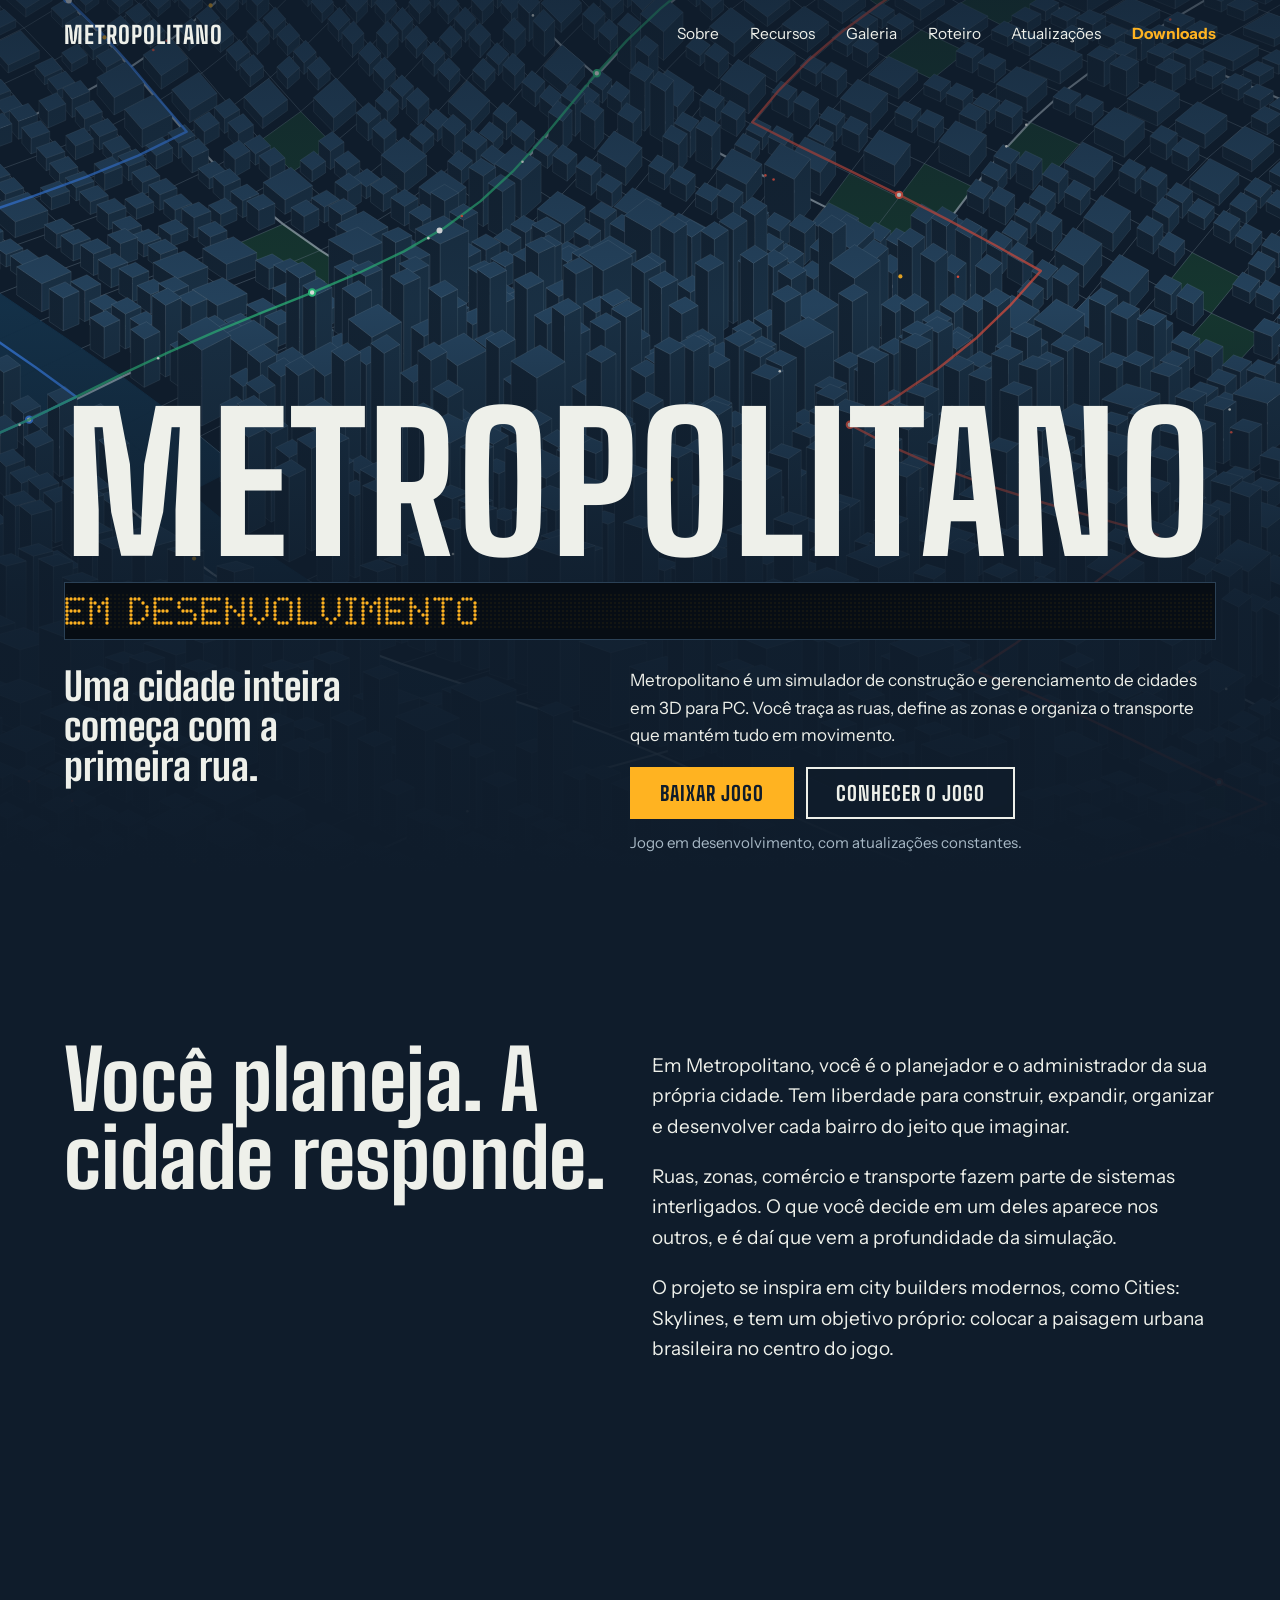
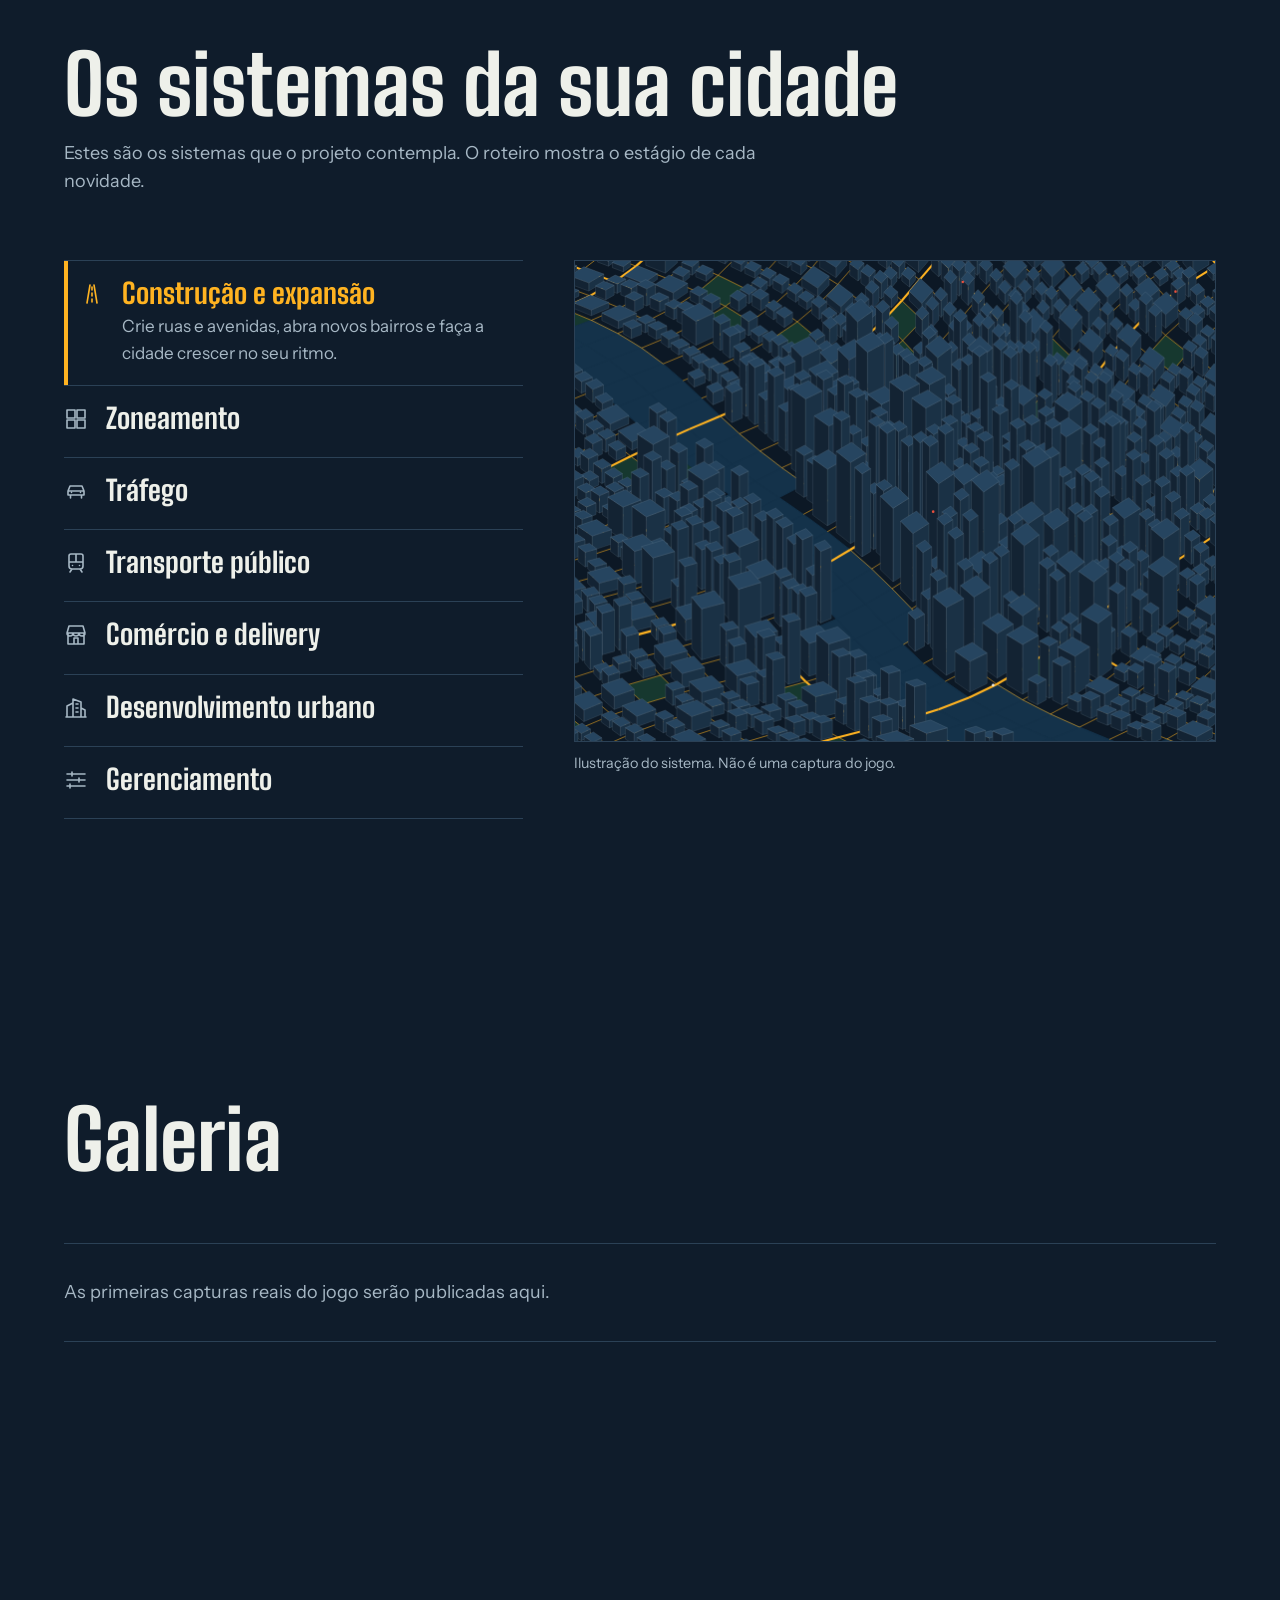
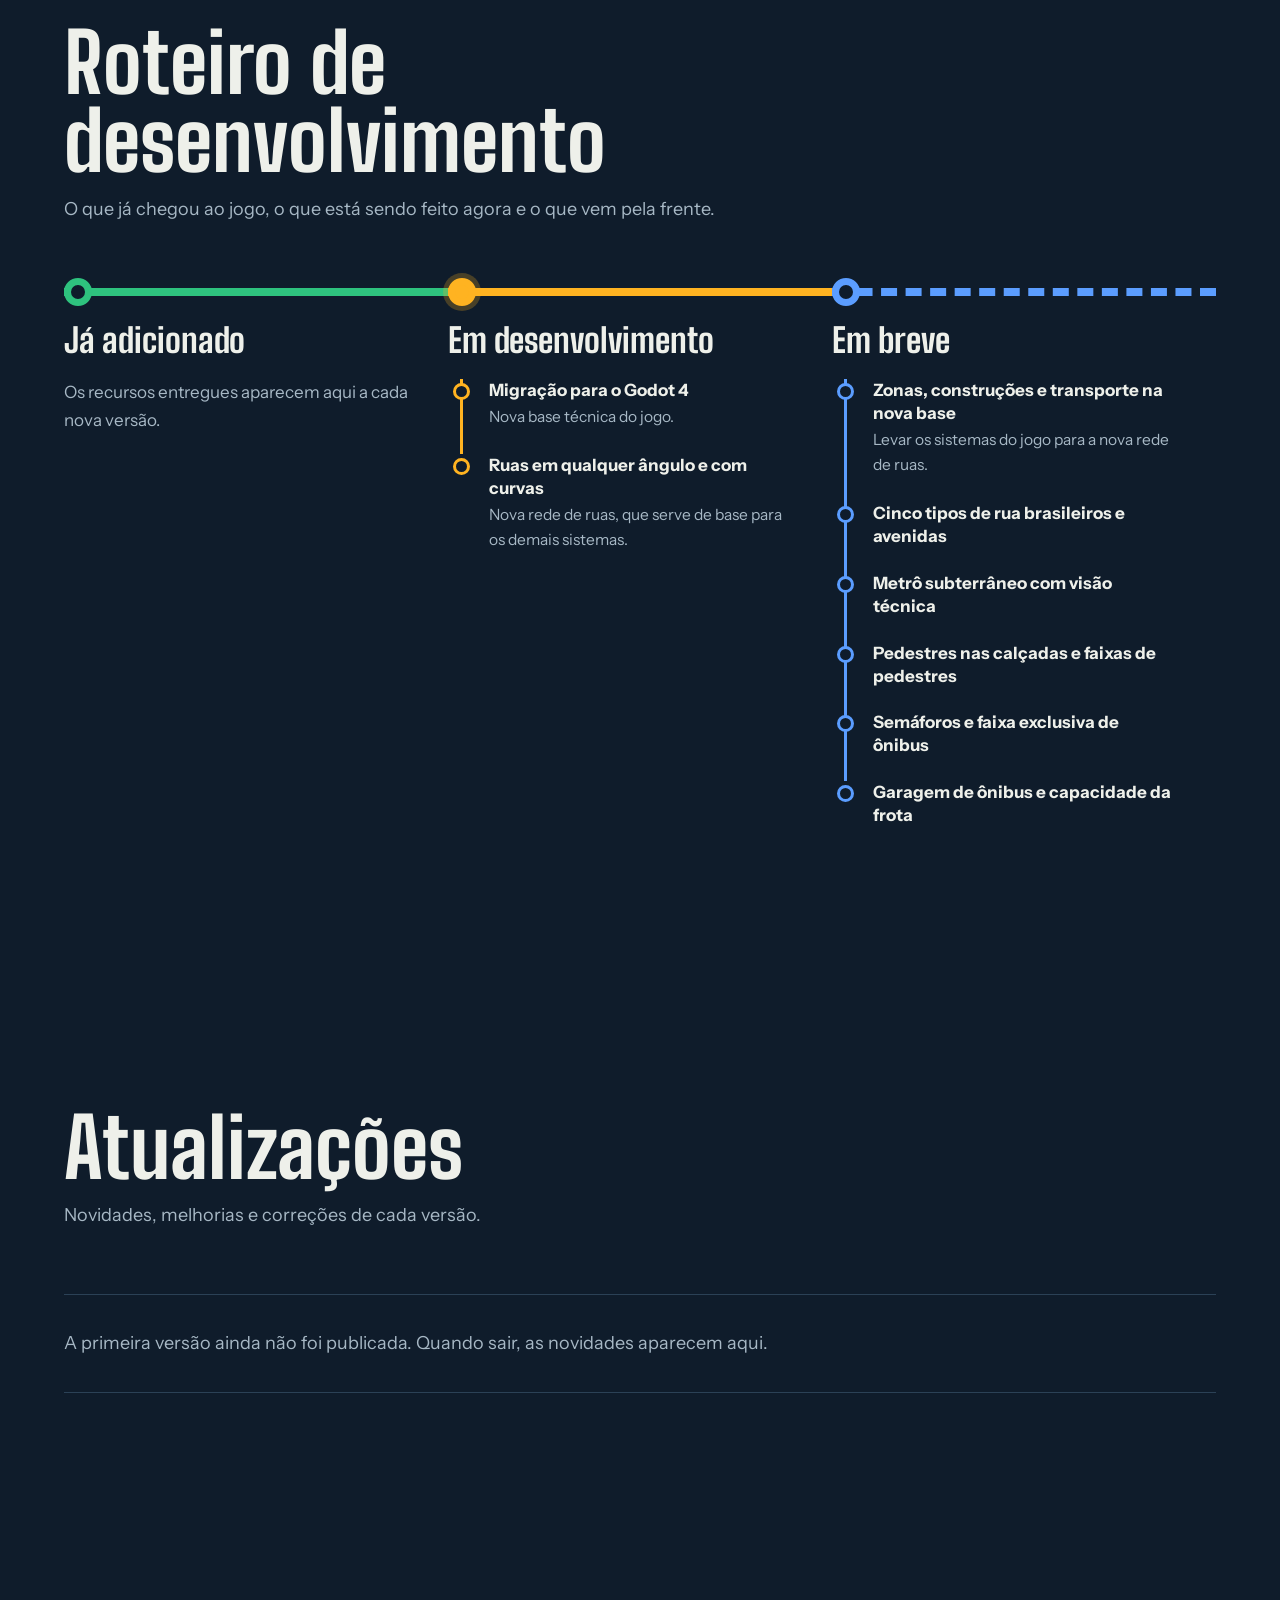
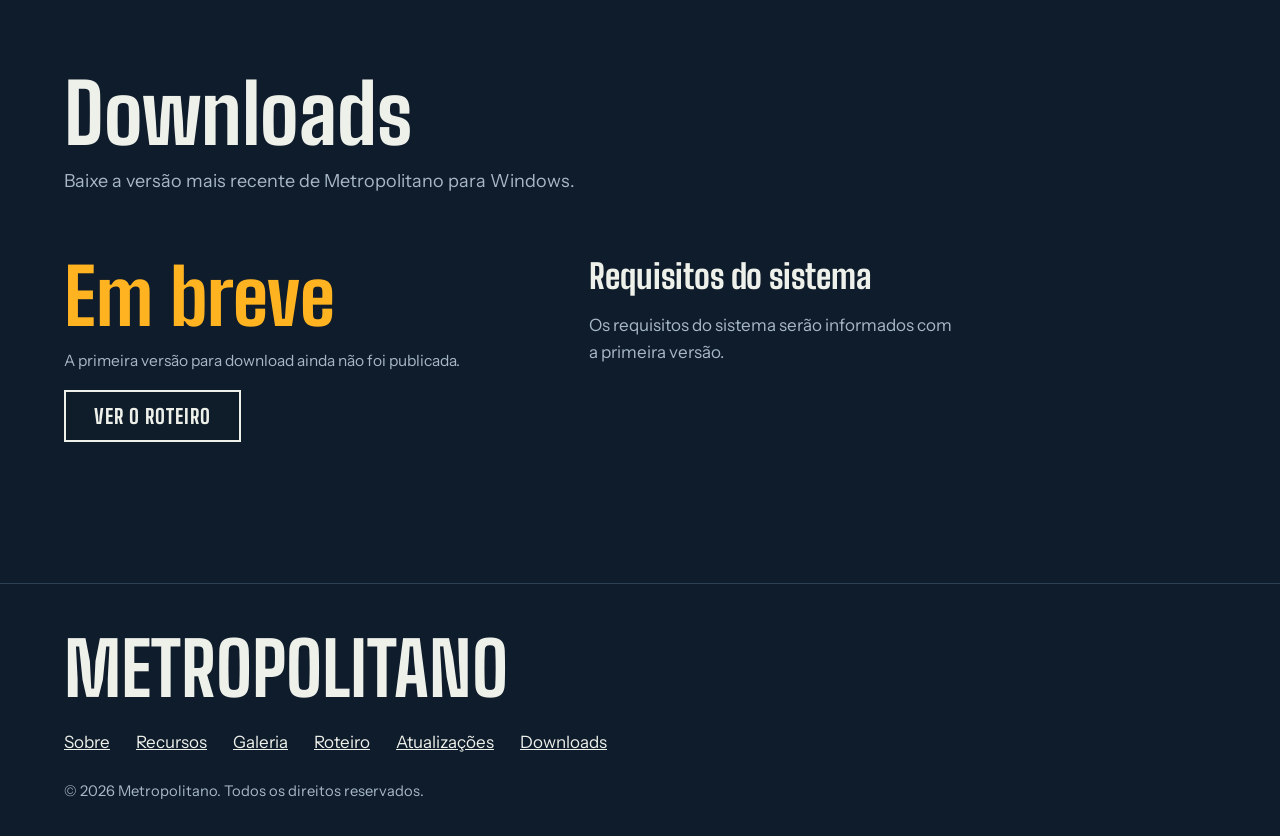
==== index.html @ 6bb9a038 "Add files via upload" ====
<!doctype html>
<html lang="pt-BR">
<head>
  <meta charset="utf-8">
  <meta name="viewport" content="width=device-width, initial-scale=1">
  <!--seo:inicio-->
  <title>Metropolitano: simulador de construção de cidades em 3D para PC</title>
  <meta name="description" content="Metropolitano é um simulador de construção e gerenciamento de cidades em 3D para PC. Acompanhe o desenvolvimento, veja as atualizações e baixe a versão mais recente.">
  <meta property="og:type" content="website">
  <meta property="og:site_name" content="Metropolitano">
  <meta property="og:title" content="Metropolitano: simulador de construção de cidades em 3D para PC">
  <meta property="og:description" content="Metropolitano é um simulador de construção e gerenciamento de cidades em 3D para PC. Acompanhe o desenvolvimento, veja as atualizações e baixe a versão mais recente.">
  <meta name="twitter:card" content="summary_large_image">
  <!--seo:fim-->
  <meta name="theme-color" content="#0F1C2B">
  <link rel="icon" href="favicon.svg" type="image/svg+xml">
  <link rel="preload" href="assets/fontes/big-shoulders-bold.woff" as="font" type="font/woff" crossorigin>
  <link rel="stylesheet" href="css/site.css">
  <script type="application/ld+json">
    {"@context":"https://schema.org","@type":"VideoGame","name":"Metropolitano","gamePlatform":"PC","applicationCategory":"Game","genre":"Simulação","operatingSystem":"Windows","inLanguage":"pt-BR"}
  </script>
</head>
<body>
  <a class="pular" href="#conteudo">Pular para o conteúdo</a>

  <header class="topo" id="topo">
    <a class="marca" href="#inicio" aria-label="Metropolitano, início">METROPOLITANO</a>
    <button class="menu-botao" id="menu-botao" type="button" aria-expanded="false" aria-controls="navegacao">Menu</button>
    <nav class="navegacao" id="navegacao" aria-label="Seções do site">
      <a href="#sobre">Sobre</a>
      <a href="#recursos">Recursos</a>
      <a href="#galeria">Galeria</a>
      <a href="#roteiro">Roteiro</a>
      <a href="#atualizacoes">Atualizações</a>
      <a class="navegacao-baixar" href="#downloads">Downloads</a>
    </nav>
  </header>

  <main id="conteudo">
    <section class="hero" id="inicio">
      <div class="hero-midia" id="hero-midia" aria-hidden="true">
        <canvas id="hero-mapa"></canvas>
      </div>
      <div class="hero-conteudo">
        <h1 class="hero-nome">METROPOLITANO</h1>
        <div class="letreiro" id="letreiro" role="img" aria-label="Em desenvolvimento"><canvas></canvas></div>
        <div class="hero-texto">
          <p class="hero-frase" id="hero-frase">Uma cidade inteira começa com a primeira rua.</p>
          <p class="hero-descricao" id="hero-descricao">Metropolitano é um simulador de construção e gerenciamento de cidades em 3D para PC.</p>
          <div class="hero-acoes">
            <a class="botao botao-principal" id="hero-baixar" href="#downloads">BAIXAR JOGO</a>
            <a class="botao botao-secundario" href="#sobre">CONHECER O JOGO</a>
          </div>
          <p class="hero-status" id="hero-status">Jogo em desenvolvimento, com atualizações constantes.</p>
        </div>
      </div>
    </section>

    <section class="secao sobre" id="sobre"></section>
    <section class="secao recursos" id="recursos"></section>
    <section class="secao galeria" id="galeria"></section>
    <section class="secao roteiro" id="roteiro"></section>
    <section class="secao atualizacoes" id="atualizacoes"></section>
    <section class="secao downloads" id="downloads"></section>

    <section class="secao erro-carga" id="erro-carga" hidden>
      <h2>O conteúdo do site não carregou</h2>
      <p>Verifique a sua conexão e tente de novo.</p>
      <button class="botao botao-principal" type="button" onclick="location.reload()">Recarregar a página</button>
    </section>
    <noscript>
      <section class="secao"><h2>Ative o JavaScript</h2><p>O conteúdo de Metropolitano precisa de JavaScript para aparecer.</p></section>
    </noscript>
  </main>

  <footer class="rodape" id="rodape"></footer>

  <dialog class="ampliada" id="ampliada" aria-label="Visualização ampliada">
    <div class="ampliada-midia" id="ampliada-midia"></div>
    <p class="ampliada-legenda" id="ampliada-legenda"></p>
    <button class="ampliada-botao ampliada-fechar" id="ampliada-fechar" type="button">Fechar</button>
    <button class="ampliada-botao ampliada-anterior" id="ampliada-anterior" type="button">Anterior</button>
    <button class="ampliada-botao ampliada-proxima" id="ampliada-proxima" type="button">Próxima</button>
  </dialog>

  <script type="module" src="js/site.js"></script>
</body>
</html>
---- css/site.css ----
@font-face { font-family: "Big Shoulders"; src: url("../assets/fontes/big-shoulders-bold.woff") format("woff"); font-weight: 700; font-display: swap; }
@font-face { font-family: "Instrument Sans"; src: url("../assets/fontes/instrument-sans-regular.woff") format("woff"); font-weight: 400; font-display: swap; }
@font-face { font-family: "Instrument Sans"; src: url("../assets/fontes/instrument-sans-bold.woff") format("woff"); font-weight: 700; font-display: swap; }

:root {
  --noite: #0F1C2B;
  --quadra: #162739;
  --linha: #2B4156;
  --cal: #EEF0EA;
  --nevoa: #A7B8C5;
  --letreiro: #FFB321;
  --azul: #5B9DFF;
  --verde: #2EC27E;
  --vermelho: #F0533F;
  --titulo: "Big Shoulders", "Arial Narrow", Impact, sans-serif;
  --texto: "Instrument Sans", "Segoe UI", system-ui, sans-serif;
  --margem: clamp(16px, 5vw, 88px);
  --largura: 1320px;
}

*, *::before, *::after { box-sizing: border-box; }
html { scroll-behavior: smooth; scroll-padding-top: 84px; -webkit-text-size-adjust: 100%; }
body { margin: 0; background: var(--noite); color: var(--cal); font: 400 1.0625rem/1.6 var(--texto); overflow-x: hidden; }
img, video, canvas { display: block; max-width: 100%; }
a { color: inherit; }
h1, h2, h3, h4, p { margin: 0; }
button { font: inherit; color: inherit; }
[hidden] { display: none !important; }
:focus-visible { outline: 3px solid var(--letreiro); outline-offset: 3px; }
@media (prefers-reduced-motion: reduce) { html { scroll-behavior: auto; } }

.pular { position: absolute; left: 16px; top: -60px; z-index: 30; background: var(--letreiro); color: var(--noite); padding: 8px 16px; font-weight: 700; }
.pular:focus { top: 12px; }

/* Topo */
.topo { position: fixed; inset: 0 0 auto; z-index: 20; display: flex; align-items: center; justify-content: space-between; gap: 24px; padding: 16px var(--margem); transition: background-color .25s, border-color .25s; border-bottom: 1px solid transparent; }
.topo-solido { background: rgba(15, 28, 43, .94); border-bottom-color: var(--linha); }
.marca { font: 700 1.5rem/1 var(--titulo); letter-spacing: .04em; text-decoration: none; }
.navegacao { display: flex; align-items: center; gap: clamp(16px, 2.4vw, 34px); }
.navegacao a { font-size: .97rem; text-decoration: none; padding: 6px 0; border-bottom: 2px solid transparent; }
.navegacao a:hover { border-bottom-color: var(--letreiro); }
.navegacao .navegacao-baixar { color: var(--letreiro); font-weight: 700; }
.menu-botao { display: none; background: none; border: 1px solid var(--nevoa); padding: 6px 14px; cursor: pointer; }

/* Botões */
.botao { display: inline-flex; align-items: center; justify-content: center; min-height: 52px; padding: 12px 28px; font: 700 1.25rem/1 var(--titulo); letter-spacing: .05em; text-decoration: none; cursor: pointer; border: 2px solid transparent; transition: background-color .15s, color .15s; }
.botao-principal { background: var(--letreiro); color: var(--noite); }
.botao-principal:hover { background: #FFC655; }
.botao-secundario { border-color: var(--cal); color: var(--cal); background: rgba(15, 28, 43, .55); }
.botao-secundario:hover { background: var(--cal); color: var(--noite); }

/* Início */
.hero { position: relative; min-height: 100svh; display: flex; align-items: flex-end; overflow: hidden; isolation: isolate; }
.hero-midia { position: absolute; inset: 0; z-index: -2; }
.hero-midia canvas, .hero-midia img, .hero-midia video { width: 100%; height: 100%; object-fit: cover; }
.hero::after { content: ""; position: absolute; inset: 0; z-index: -1; background: linear-gradient(to top, var(--noite) 3%, rgba(15, 28, 43, .84) 34%, rgba(15, 28, 43, .08) 66%, rgba(15, 28, 43, .62) 100%); }
.hero-conteudo { width: 100%; padding: 110px var(--margem) clamp(28px, 5vh, 52px); }
.hero-nome { font: 700 min(calc((100vw - 2 * var(--margem)) / 6.14), 21rem)/.82 var(--titulo); letter-spacing: .005em; white-space: nowrap; }
.letreiro { margin-top: clamp(14px, 2.4vh, 24px); padding: 10px 0; background: #070D14; border: 1px solid var(--linha); overflow: hidden; }
.letreiro canvas { margin: 0 auto; }
.hero-texto { display: grid; grid-template-columns: minmax(0, 5fr) minmax(0, 6fr); column-gap: clamp(28px, 6vw, 96px); margin-top: clamp(18px, 3vh, 30px); align-items: start; }
.hero-frase { font: 700 clamp(1.75rem, 3vw, 2.9rem)/1.04 var(--titulo); grid-row: span 2; max-width: 16ch; }
.hero-descricao { max-width: 62ch; color: var(--cal); }
.hero-acoes { display: flex; flex-wrap: wrap; gap: 12px; margin-top: 18px; }
.hero-status { grid-column: 2; margin-top: 12px; font-size: .94rem; color: var(--nevoa); }

/* Seções */
.secao { padding: clamp(72px, 11vw, 156px) var(--margem); max-width: calc(var(--largura) + var(--margem) * 2); margin-inline: auto; }
.secao h2 { font: 700 clamp(2.7rem, 6.4vw, 5.6rem)/.96 var(--titulo); text-wrap: balance; }
.secao-cabecalho { display: grid; gap: 14px; margin-bottom: clamp(36px, 5vw, 68px); max-width: 880px; }
.secao-cabecalho p { color: var(--nevoa); max-width: 62ch; font-size: 1.125rem; }
.vazio { padding: 34px 0; border-block: 1px solid var(--linha); color: var(--nevoa); font-size: 1.125rem; }

/* Sobre */
.sobre { display: grid; grid-template-columns: repeat(12, minmax(0, 1fr)); column-gap: 24px; row-gap: 40px; }
.sobre-titulo { grid-column: 1 / span 6; }
.sobre-texto { grid-column: 7 / -1; display: grid; gap: 20px; font-size: 1.1875rem; max-width: 62ch; padding-top: 10px; }
.sobre-imagem { grid-column: 1 / -1; width: 100%; aspect-ratio: 21 / 9; object-fit: cover; }

/* Recursos */
.recursos-corpo { display: grid; grid-template-columns: minmax(0, 5fr) minmax(0, 7fr); gap: clamp(24px, 4vw, 64px); align-items: start; }
.recursos-lista { border-top: 1px solid var(--linha); }
.recurso { display: flex; gap: 18px; align-items: flex-start; width: 100%; text-align: left; padding: 18px 12px 18px 0; background: none; border: 0; border-bottom: 1px solid var(--linha); cursor: pointer; position: relative; transition: padding-left .18s; }
.recurso-icone { color: var(--nevoa); padding-top: 3px; flex: none; }
.recurso-corpo { display: grid; gap: 4px; }
.recurso-titulo { font: 700 1.75rem/1.05 var(--titulo); }
.recurso-texto { display: none; color: var(--nevoa); }
.recurso:hover .recurso-titulo { color: var(--letreiro); }
.recurso[aria-selected="true"] { padding-left: 16px; box-shadow: inset 4px 0 var(--letreiro); }
.recurso[aria-selected="true"] .recurso-icone, .recurso[aria-selected="true"] .recurso-titulo { color: var(--letreiro); }
.recurso[aria-selected="true"] .recurso-texto { display: block; }
.recursos-palco { margin: 0; position: sticky; top: 92px; }
.recursos-mapa, .recursos-imagem { width: 100%; aspect-ratio: 4 / 3; background: #0C1825; border: 1px solid var(--linha); object-fit: cover; }
.recursos-palco figcaption { margin-top: 10px; font-size: .9rem; color: var(--nevoa); min-height: 1.4em; }

/* Galeria */
.galeria-grade { display: grid; grid-template-columns: repeat(12, minmax(0, 1fr)); grid-auto-flow: dense; gap: 12px; }
.galeria-item { grid-column: span 4; position: relative; padding: 0; border: 0; background: var(--quadra); cursor: zoom-in; overflow: hidden; aspect-ratio: 4 / 3; }
.galeria-item:nth-child(6n + 1) { grid-column: span 8; grid-row: span 2; aspect-ratio: auto; }
.galeria-item:nth-child(6n + 1):nth-last-child(2) { grid-row: auto; aspect-ratio: 16 / 9; }
.galeria-item:nth-child(6n + 1):nth-last-child(2) + .galeria-item { aspect-ratio: auto; }
.galeria-item:nth-child(6n + 1):last-child { grid-column: 1 / -1; grid-row: auto; aspect-ratio: 21 / 9; }
.galeria-item img { width: 100%; height: 100%; object-fit: cover; transition: transform .35s; }
.galeria-item:hover img { transform: scale(1.025); }
.galeria-legenda { position: absolute; inset: auto 0 0; padding: 30px 14px 12px; text-align: left; font-size: .94rem; background: linear-gradient(to top, rgba(7, 13, 20, .9), transparent); }
.galeria-video::after { content: ""; position: absolute; left: 50%; top: 50%; translate: -50% -50%; border-style: solid; border-width: 22px 0 22px 38px; border-color: transparent transparent transparent var(--letreiro); }
.galeria-video { cursor: pointer; }

.ampliada { width: 100vw; height: 100dvh; max-width: none; max-height: none; margin: 0; padding: 0; border: 0; background: rgba(7, 13, 20, .97); color: var(--cal); }
.ampliada[open] { display: grid; grid-template-rows: minmax(0, 1fr) auto; }
.ampliada::backdrop { background: rgba(7, 13, 20, .9); }
.ampliada-midia { display: grid; place-items: center; min-height: 0; padding: 64px clamp(8px, 7vw, 110px) 8px; }
.ampliada-midia img { max-width: 100%; max-height: 100%; object-fit: contain; }
.ampliada-midia iframe { width: min(100%, 1280px); aspect-ratio: 16 / 9; border: 0; }
.ampliada-legenda { padding: 10px 16px 18px; text-align: center; min-height: 3em; }
.ampliada-botao { position: absolute; background: rgba(15, 28, 43, .85); border: 1px solid var(--linha); padding: 10px 16px; cursor: pointer; }
.ampliada-botao:hover { border-color: var(--letreiro); color: var(--letreiro); }
.ampliada-fechar { top: 14px; right: 14px; }
.ampliada-anterior { left: 10px; top: 50%; translate: 0 -50%; }
.ampliada-proxima { right: 10px; top: 50%; translate: 0 -50%; }

/* Roteiro */
.linha-metro { display: grid; grid-template-columns: repeat(3, minmax(0, 1fr)); }
.trecho { --cor: var(--verde); position: relative; padding: 0 clamp(16px, 3vw, 44px) 0 0; border-top: 8px solid var(--cor); }
.trecho-agora { --cor: var(--letreiro); }
.trecho-breve { --cor: var(--azul); border-top-style: dashed; }
.trecho-titulo { position: relative; font: 700 2.1rem/1 var(--titulo); padding: 28px 0 22px; }
.trecho-titulo::before { content: ""; position: absolute; top: -18px; left: 0; width: 28px; height: 28px; border-radius: 50%; background: var(--noite); border: 7px solid var(--cor); }
.trecho-agora .trecho-titulo::before { background: var(--cor); box-shadow: 0 0 0 5px rgba(255, 179, 33, .24); }
.estacoes { list-style: none; margin: 0; padding: 0 0 0 12px; display: grid; }
.estacao { position: relative; display: grid; gap: 3px; padding: 0 0 24px 26px; border-left: 3px solid var(--cor); }
.estacao:last-child { border-left-color: transparent; padding-bottom: 0; }
.estacao::before { content: ""; position: absolute; left: -10px; top: 4px; width: 17px; height: 17px; border-radius: 50%; background: var(--noite); border: 3px solid var(--cor); }
.estacao-nome { font-weight: 700; line-height: 1.35; }
.estacao-texto { color: var(--nevoa); font-size: .97rem; }
.estacao-versao { font-size: .9rem; color: var(--cor); }
.trecho-vazio { color: var(--nevoa); max-width: 34ch; }

/* Atualizações */
.versoes { border-top: 1px solid var(--linha); }
.versao { border-bottom: 1px solid var(--linha); scroll-margin-top: 90px; }
.versao summary { display: grid; grid-template-columns: minmax(0, auto) minmax(0, 1fr) auto; gap: 8px 22px; align-items: baseline; padding: 22px 0; cursor: pointer; list-style: none; }
.versao summary::-webkit-details-marker { display: none; }
.versao summary:hover .versao-numero { color: var(--letreiro); }
.versao-numero { font: 700 2.1rem/1 var(--titulo); }
.versao[open] .versao-numero { color: var(--letreiro); }
.versao-titulo { font-weight: 700; }
.versao time { color: var(--nevoa); font-size: .97rem; }
.versao-corpo { padding: 0 0 34px; display: grid; gap: 24px; }
.versao-resumo { font-size: 1.1875rem; max-width: 66ch; }
.versao-listas { display: grid; grid-template-columns: repeat(auto-fit, minmax(250px, 1fr)); gap: 28px clamp(24px, 4vw, 56px); }
.mudancas h4 { font: 700 1.5rem/1 var(--titulo); margin-bottom: 10px; }
.mudancas ul { margin: 0; padding-left: 20px; display: grid; gap: 6px; }
.m-adicionado h4 { color: var(--verde); }
.m-modificado h4 { color: var(--azul); }
.m-corrigido h4 { color: #FF8A78; }
.versao-baixar { justify-self: start; color: var(--letreiro); font-weight: 700; }

/* Downloads */
.downloads-corpo { display: grid; grid-template-columns: minmax(0, 5fr) minmax(0, 7fr); gap: clamp(32px, 6vw, 96px); }
.baixar { display: grid; gap: 16px; justify-items: start; align-content: start; }
.baixar-versao { font: 700 clamp(3rem, 6vw, 5rem)/.95 var(--titulo); color: var(--letreiro); }
.baixar-dados { display: grid; grid-template-columns: auto 1fr; gap: 4px 18px; margin: 0; }
.baixar-dados dt { color: var(--nevoa); }
.baixar-dados dd { margin: 0; font-weight: 700; }
.baixar-nota { color: var(--nevoa); max-width: 48ch; font-size: .97rem; }
.requisitos h3, .anteriores h3 { font: 700 2.1rem/1 var(--titulo); margin-bottom: 18px; }
.requisitos-grade { display: grid; grid-template-columns: repeat(auto-fit, minmax(240px, 1fr)); gap: 28px; }
.requisitos-coluna h4 { font-size: 1rem; margin-bottom: 8px; color: var(--nevoa); font-weight: 400; }
.requisitos-coluna dl { margin: 0; border-top: 1px solid var(--linha); }
.requisitos-coluna dt { padding-top: 10px; color: var(--nevoa); font-size: .92rem; }
.requisitos-coluna dd { margin: 0; padding-bottom: 10px; border-bottom: 1px solid var(--linha); }
.anteriores { margin-top: 56px; }
.anteriores ul { list-style: none; margin: 0; padding: 0; border-top: 1px solid var(--linha); }
.anteriores li { display: flex; flex-wrap: wrap; gap: 6px 24px; padding: 12px 0; border-bottom: 1px solid var(--linha); }
.anteriores li span { color: var(--nevoa); flex: 1; }

/* Rodapé */
.rodape { border-top: 1px solid var(--linha); padding: 48px var(--margem) 32px; display: grid; gap: 24px; }
.rodape-marca { font: 700 clamp(2.4rem, 6vw, 4.6rem)/1 var(--titulo); }
.rodape nav { display: flex; flex-wrap: wrap; gap: 8px 26px; }
.rodape a:hover { color: var(--letreiro); }
.rodape-direitos { color: var(--nevoa); font-size: .92rem; }
.erro-carga { display: grid; gap: 16px; justify-items: start; }

@media (max-width: 900px) {
  .menu-botao { display: block; }
  .navegacao { display: none; position: absolute; top: 100%; left: 0; right: 0; flex-direction: column; align-items: stretch; gap: 0; background: var(--noite); border-bottom: 1px solid var(--linha); padding: 8px var(--margem) 16px; }
  .navegacao.aberta { display: flex; }
  .navegacao a { padding: 12px 0; border-bottom: 1px solid var(--linha); }
  .topo:has(.navegacao.aberta) { background: var(--noite); }
  .hero-texto { grid-template-columns: 1fr; gap: 12px; }
  .hero-frase { grid-row: auto; max-width: none; }
  .hero-status { grid-column: auto; margin-top: 0; }
  .sobre-titulo, .sobre-texto { grid-column: 1 / -1; }
  .recursos-corpo, .downloads-corpo { grid-template-columns: 1fr; }
  .recursos-palco { top: 66px; z-index: 2; grid-row: 1; background: var(--noite); padding-bottom: 8px; }
  .recursos-mapa, .recursos-imagem { aspect-ratio: 16 / 9; }
  .linha-metro { grid-template-columns: 1fr; gap: 44px; }
  .trecho { padding-right: 0; }
  .galeria-grade .galeria-item { grid-column: span 6; grid-row: auto; aspect-ratio: 4 / 3; }
  .galeria-grade .galeria-item:nth-child(3n + 1) { grid-column: 1 / -1; aspect-ratio: 16 / 9; }
  .versao summary { grid-template-columns: 1fr; }
  .botao { flex: 1 1 auto; }
  .hero-acoes { width: 100%; }
}
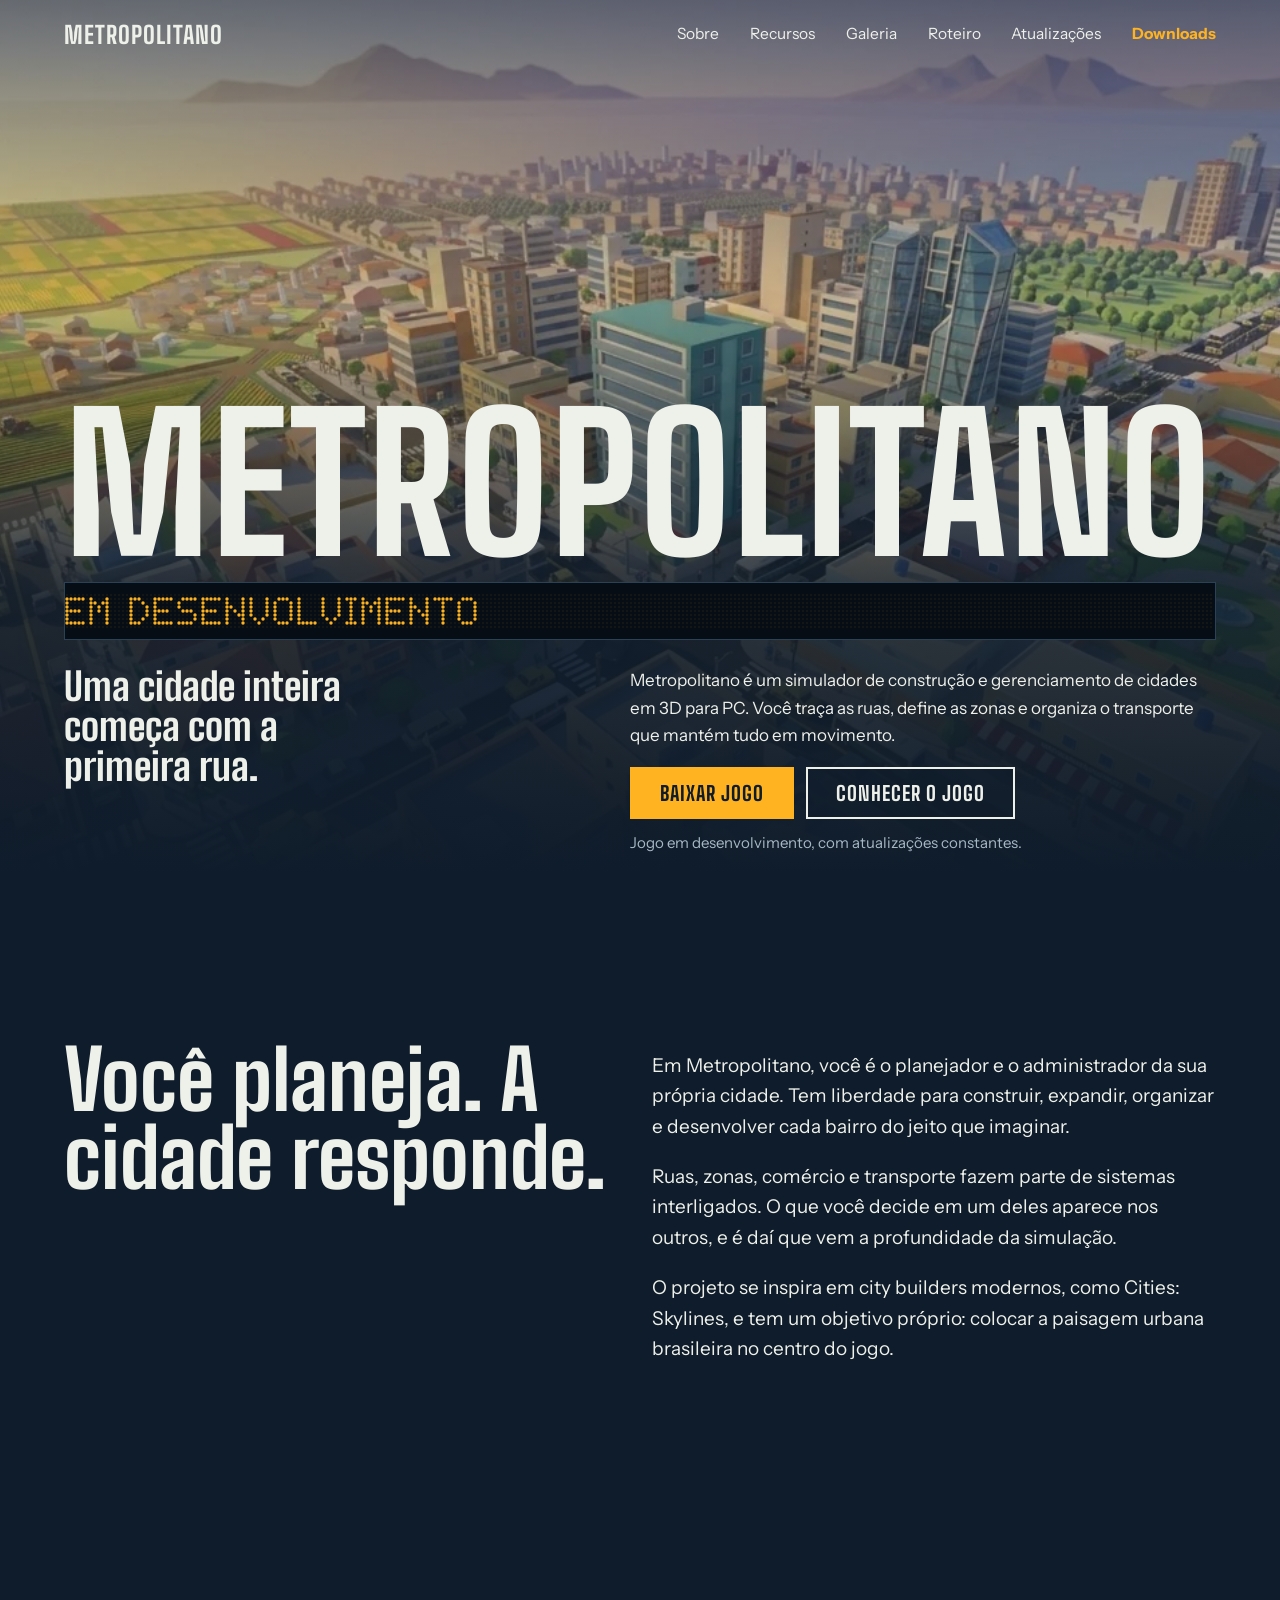
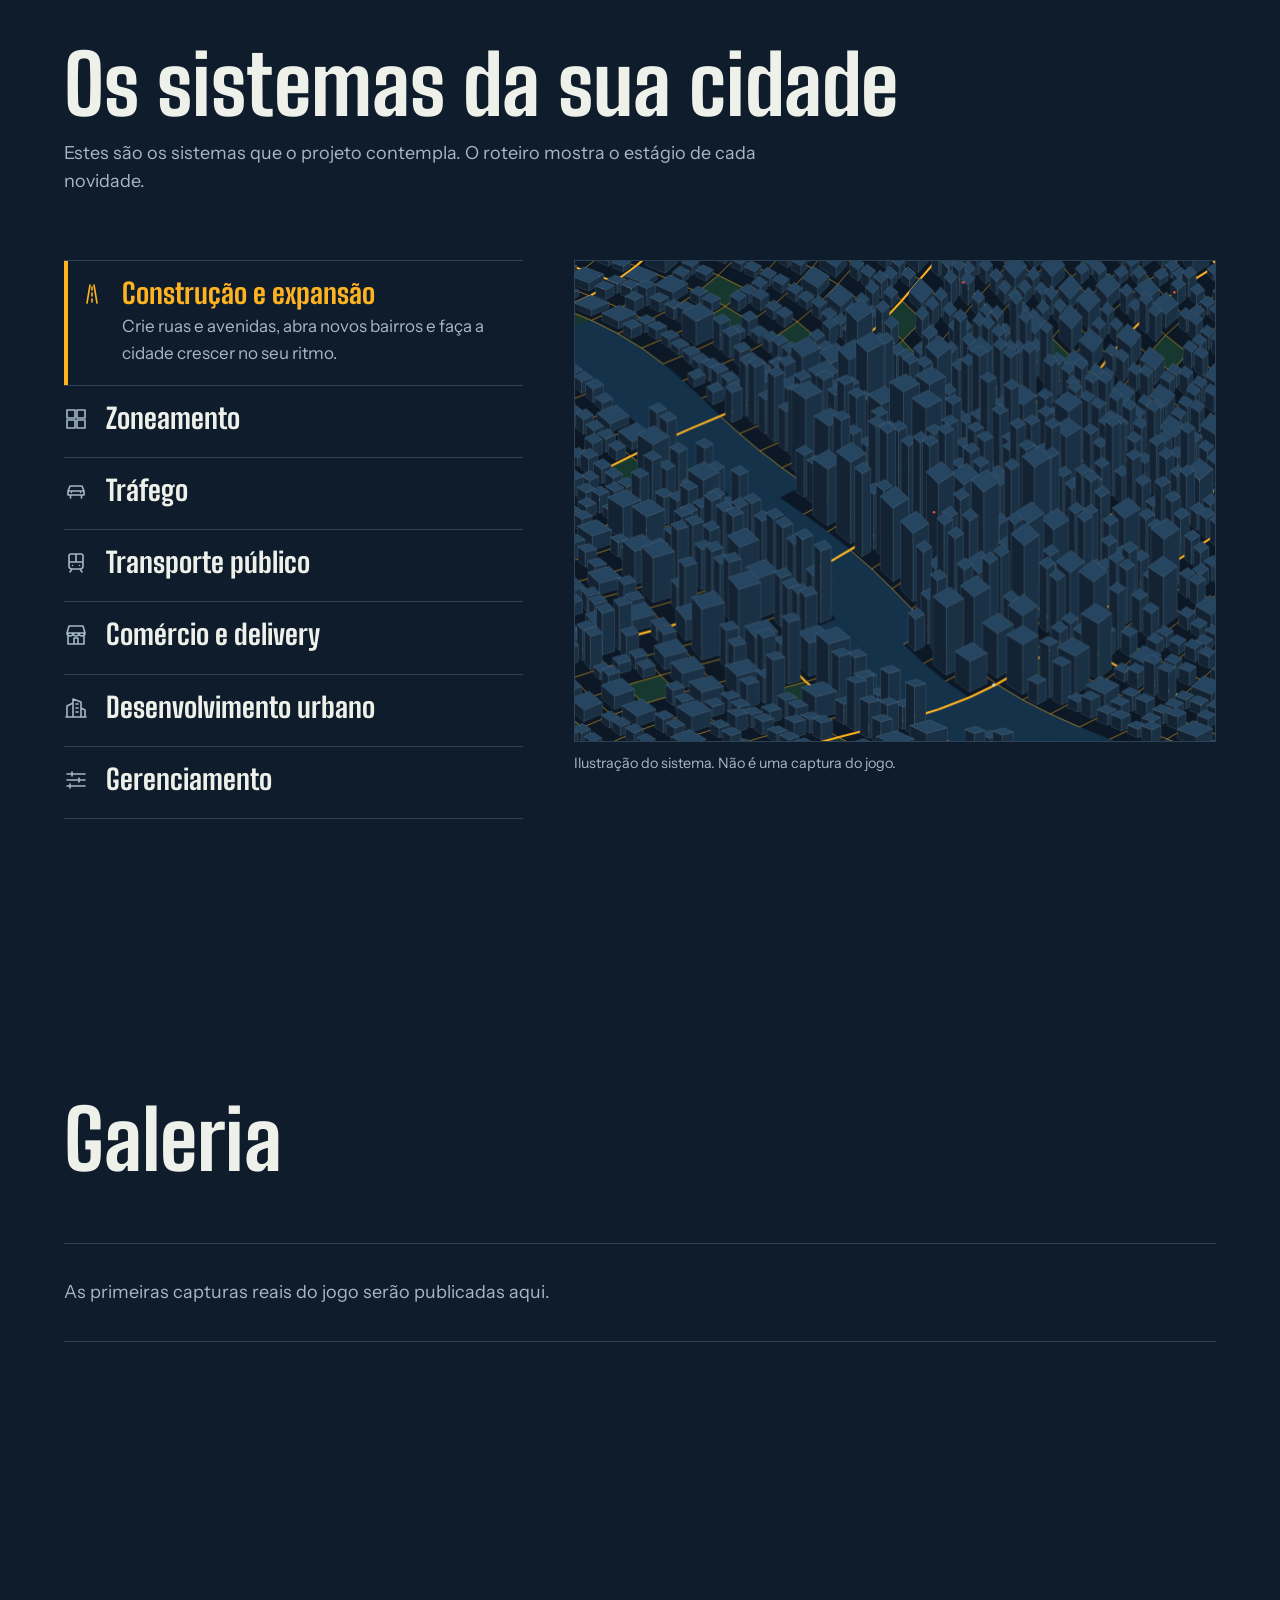
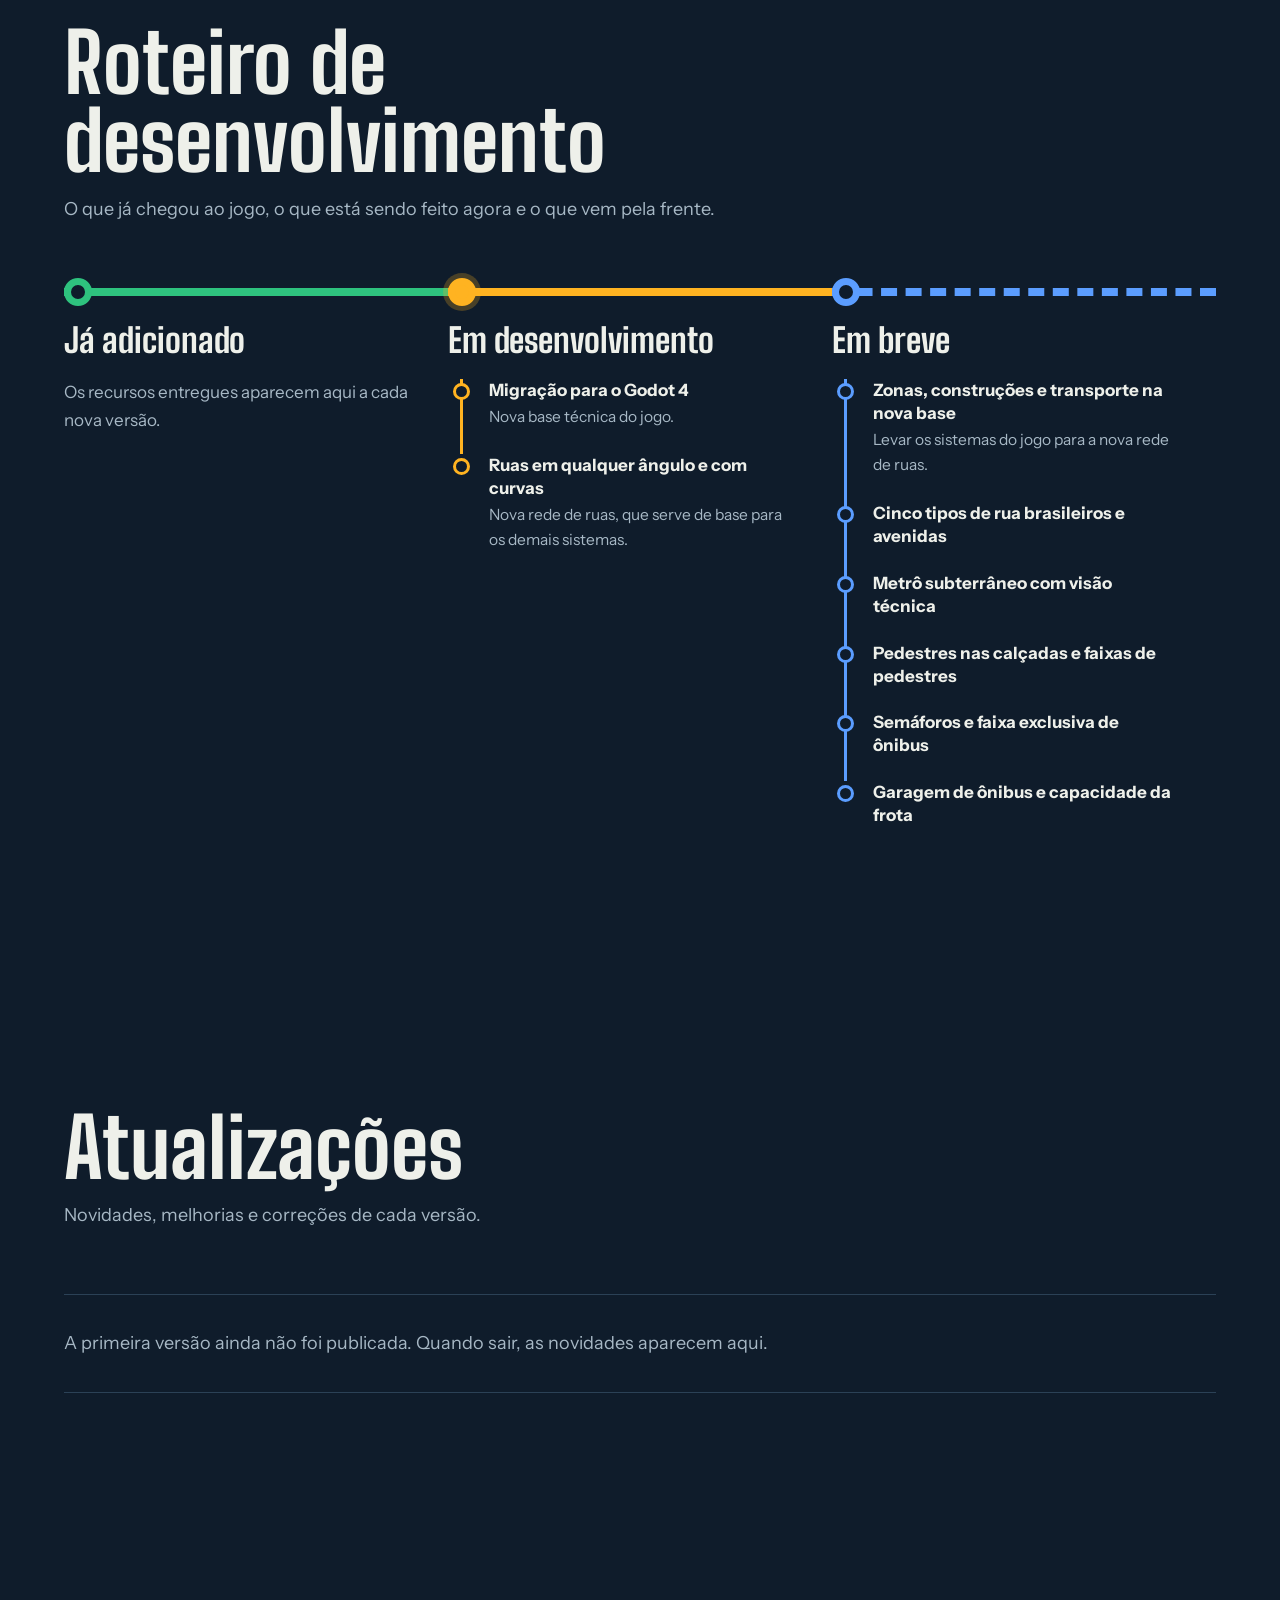
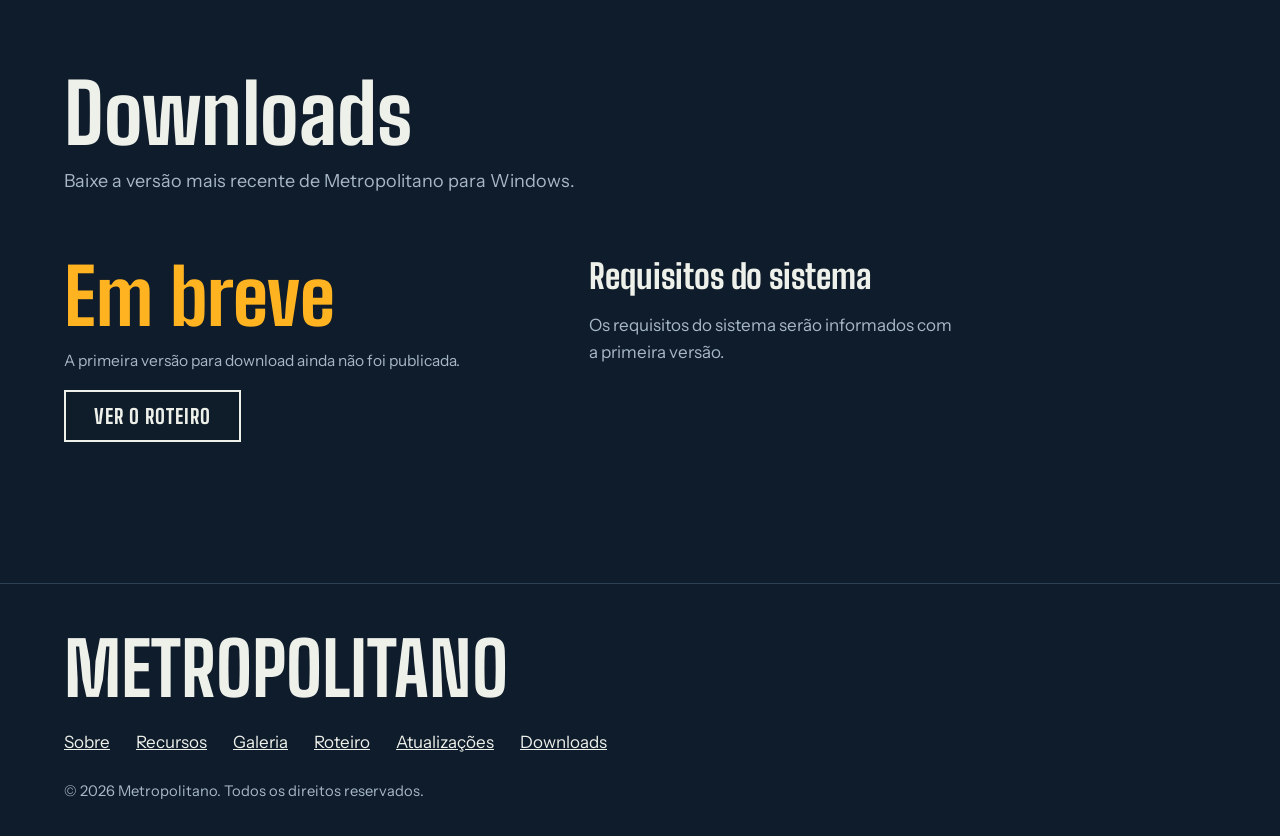
==== commit 3db84b1c: "Atualiza o conteúdo do site" ====
--- a/index.html
+++ b/index.html
@@ -8,6 +8,7 @@
   <meta name="description" content="Metropolitano é um simulador de construção e gerenciamento de cidades em 3D para PC. Acompanhe o desenvolvimento, veja as atualizações e baixe a versão mais recente.">
   <meta property="og:type" content="website">
   <meta property="og:site_name" content="Metropolitano">
+  <meta property="og:url" content="https://mfelipemotta25-commits.github.io/metropolitano/">
   <meta property="og:title" content="Metropolitano: simulador de construção de cidades em 3D para PC">
   <meta property="og:description" content="Metropolitano é um simulador de construção e gerenciamento de cidades em 3D para PC. Acompanhe o desenvolvimento, veja as atualizações e baixe a versão mais recente.">
   <meta name="twitter:card" content="summary_large_image">
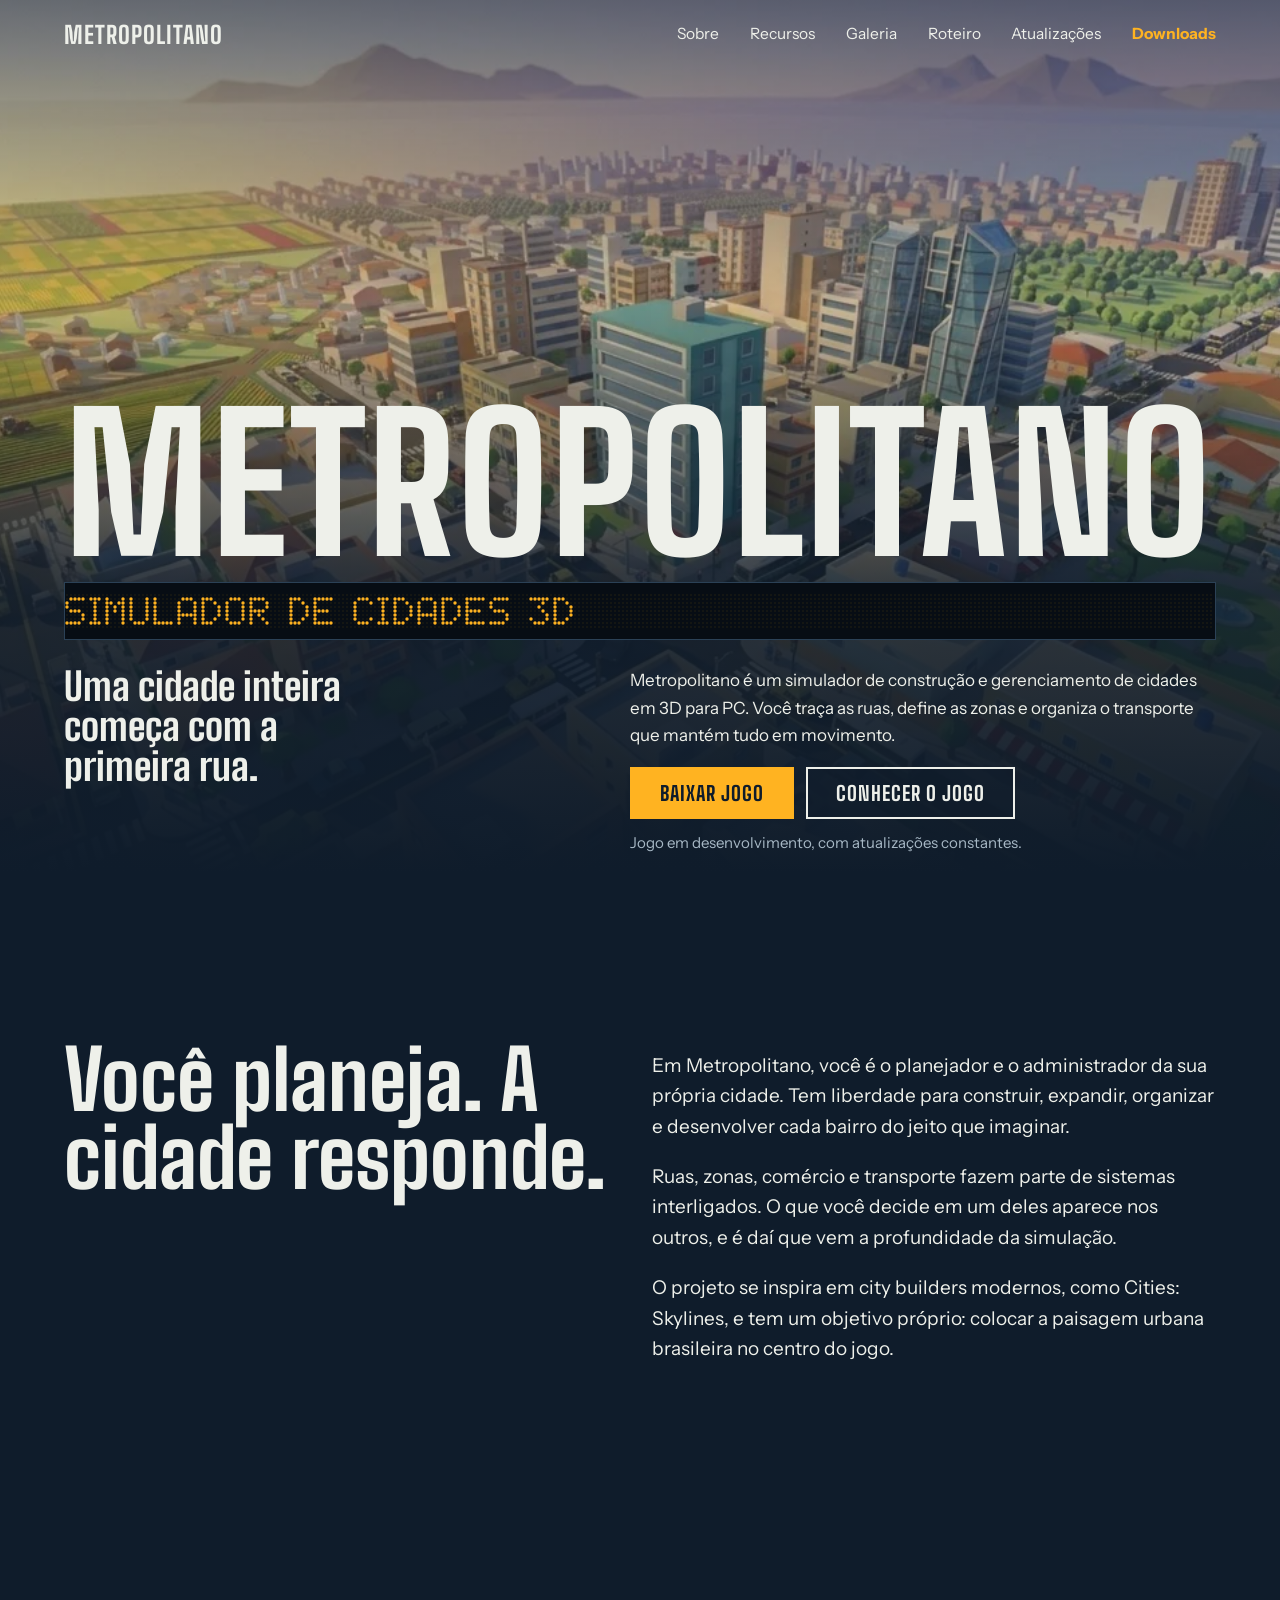
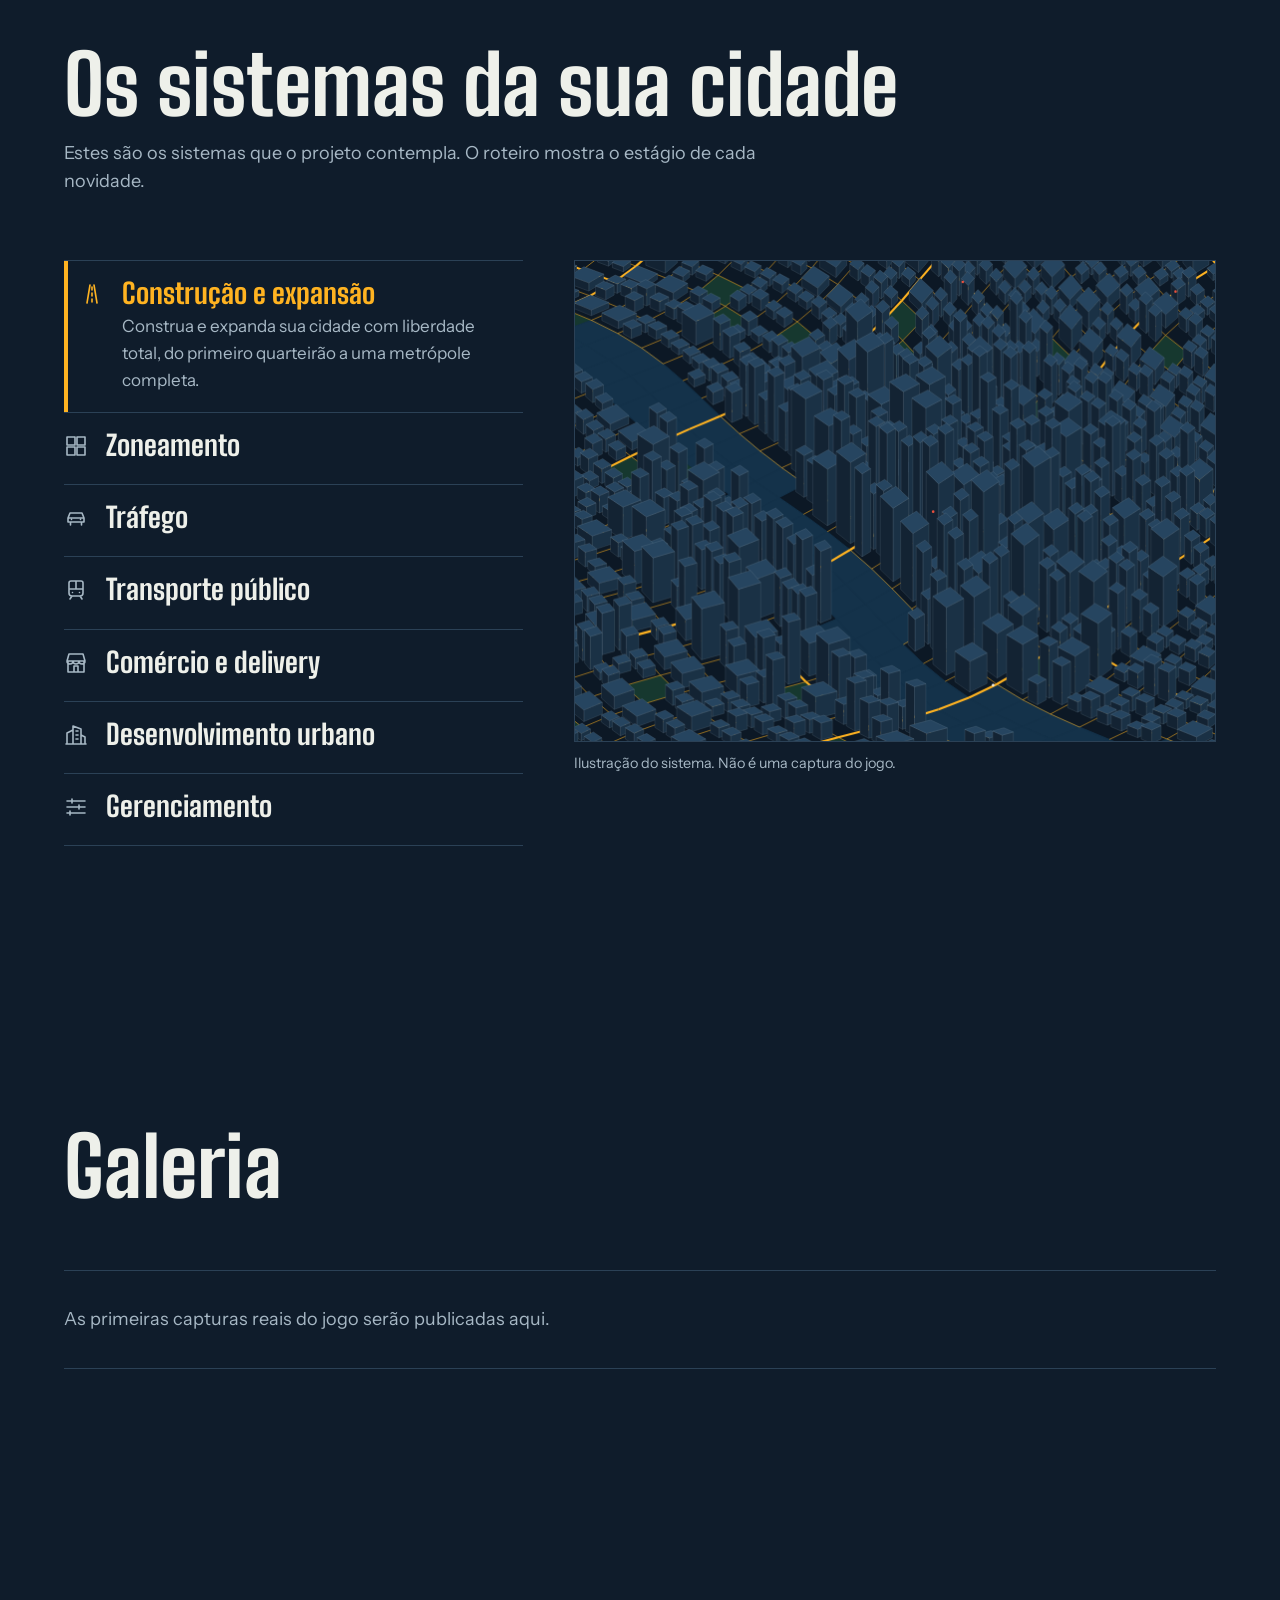
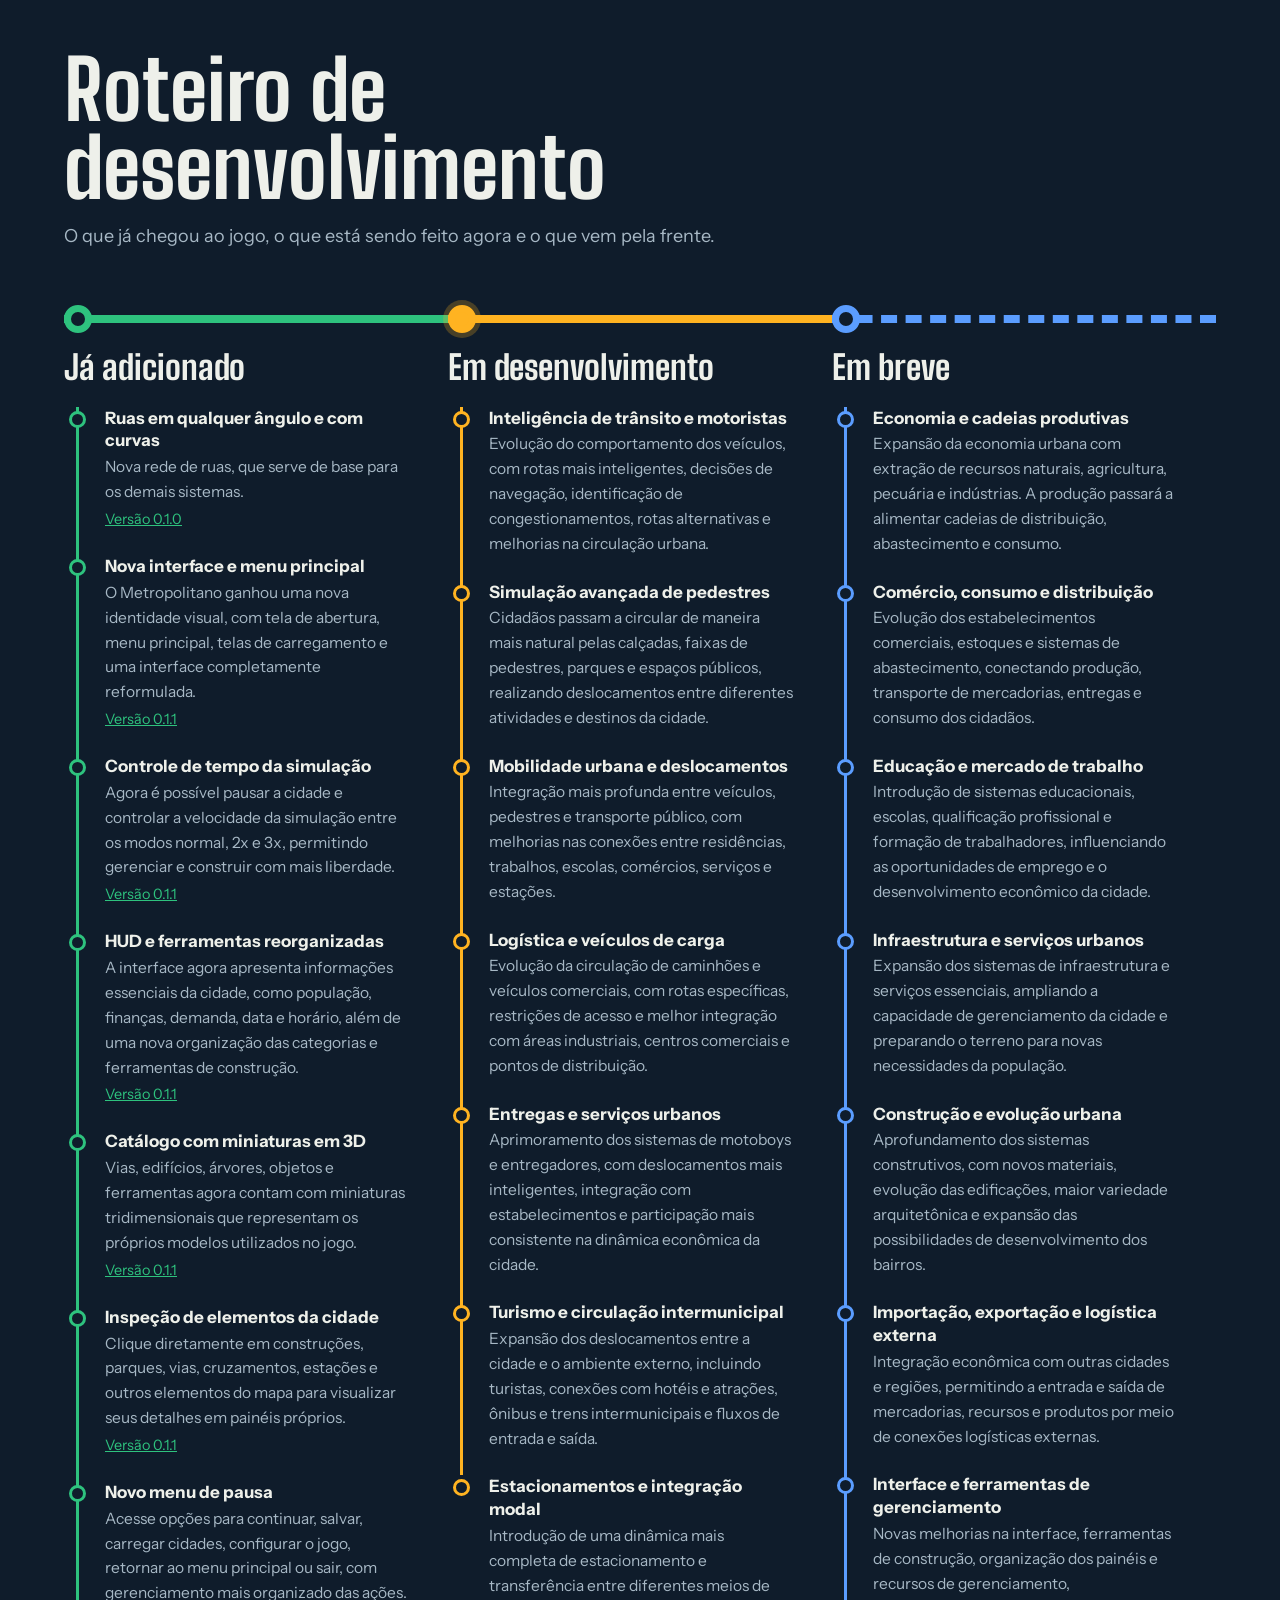
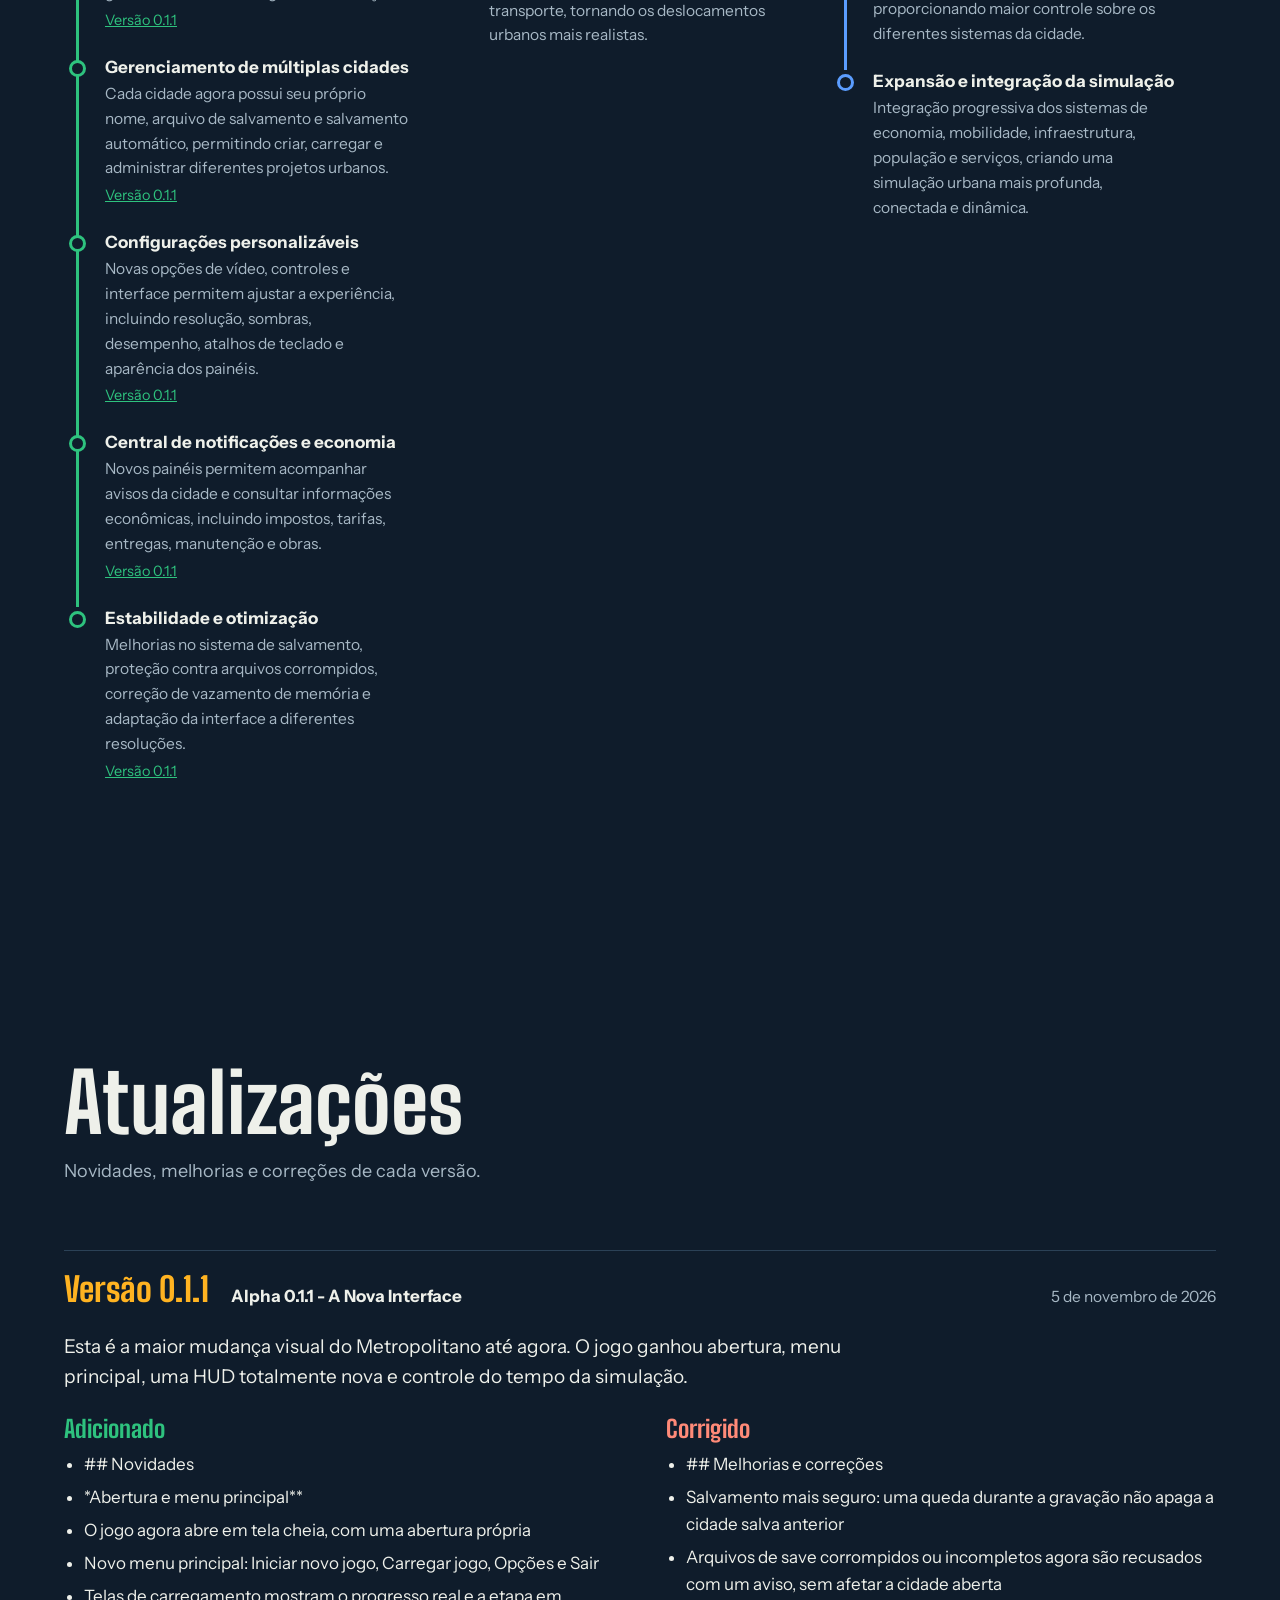
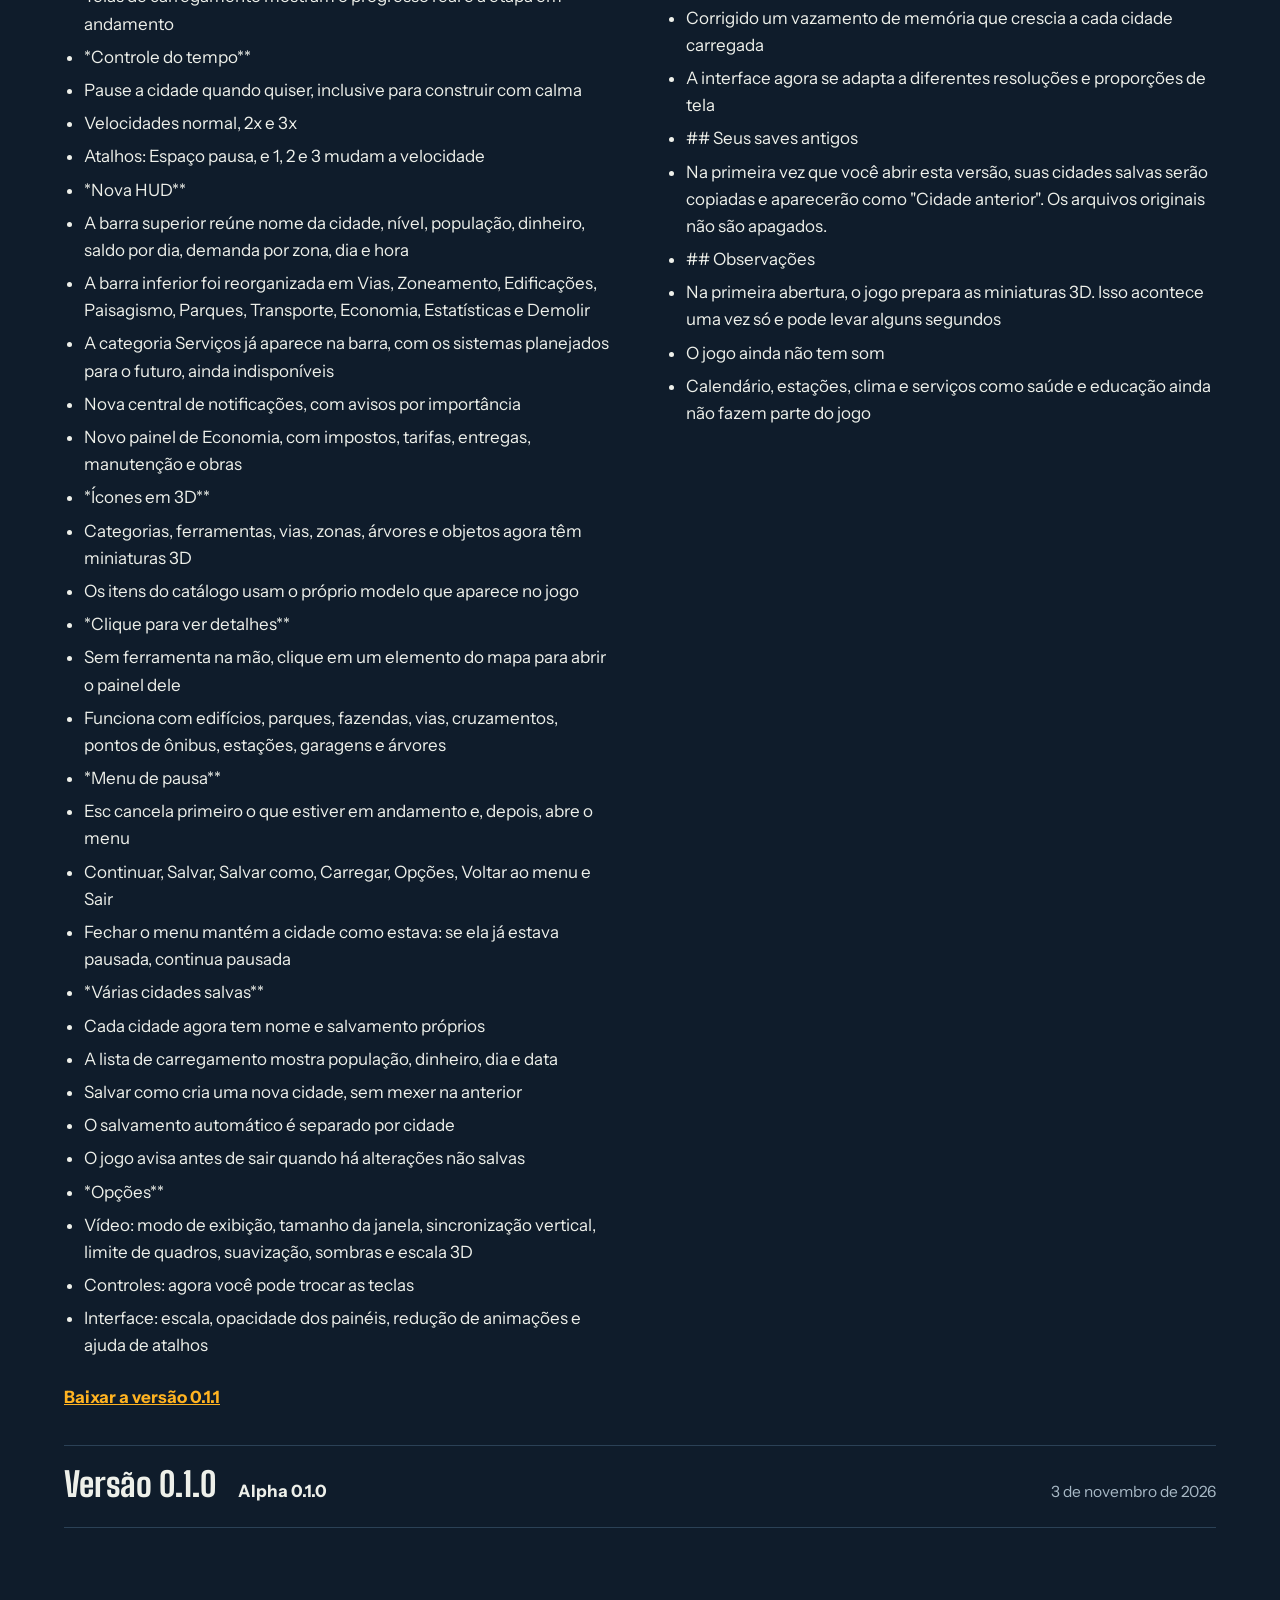
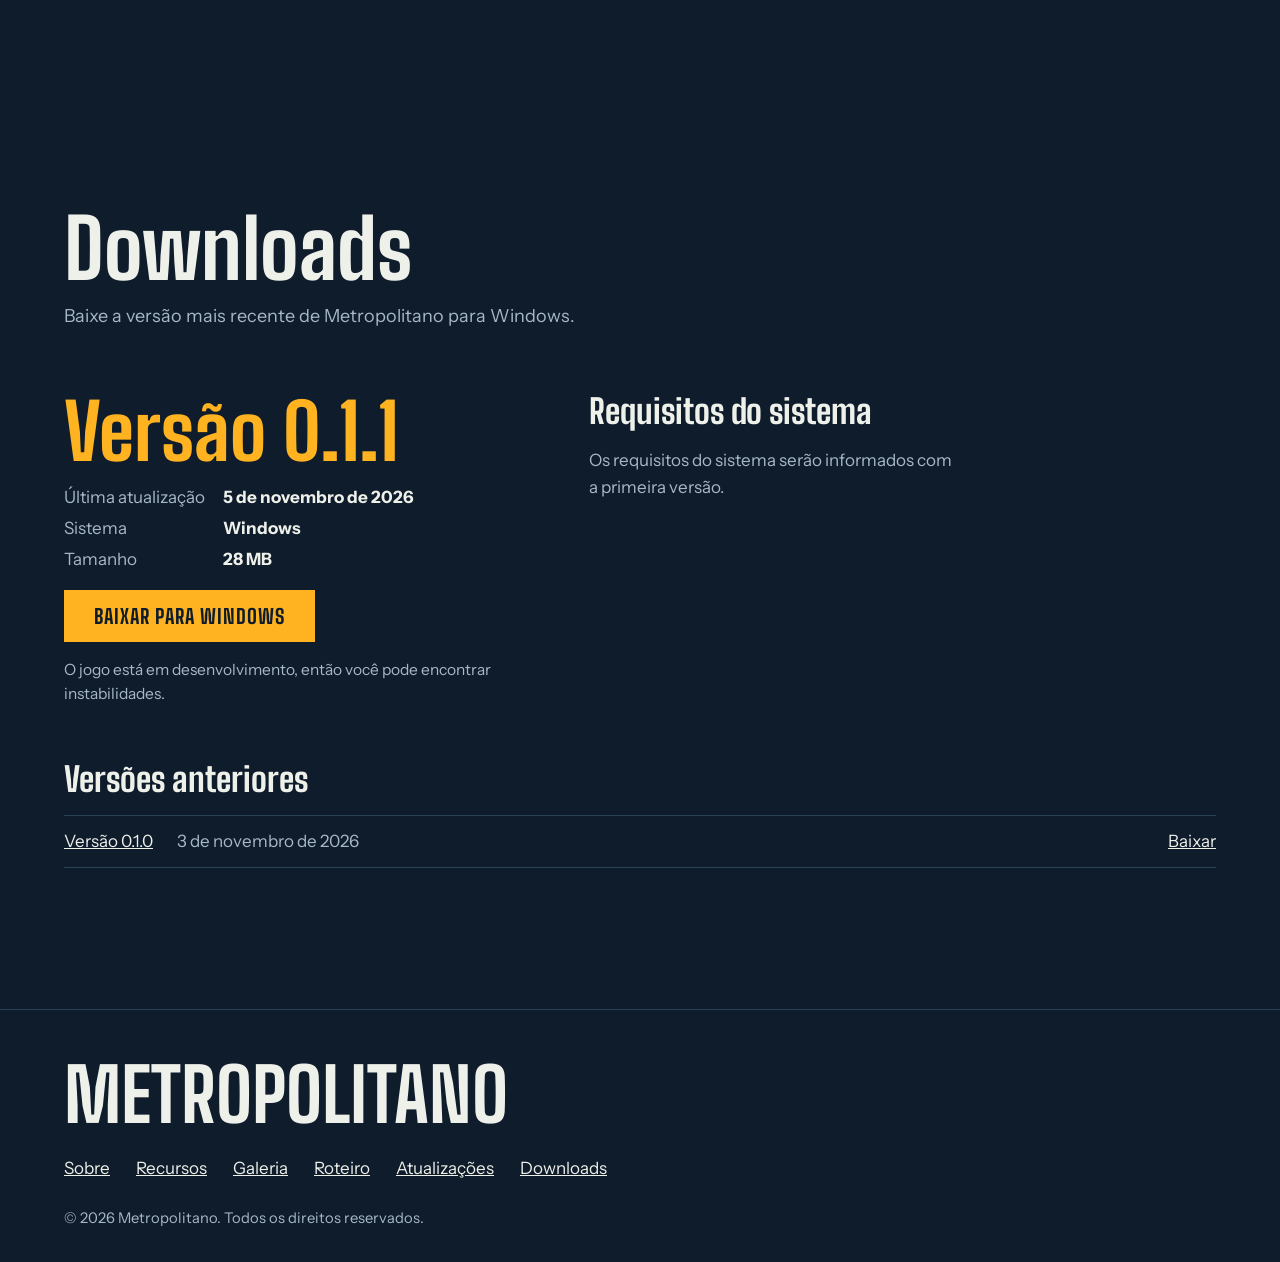
==== commit 97da7edc: "Atualiza o conteúdo do site" ====
--- a/index.html
+++ b/index.html
@@ -11,6 +11,7 @@
   <meta property="og:url" content="https://mfelipemotta25-commits.github.io/metropolitano/">
   <meta property="og:title" content="Metropolitano: simulador de construção de cidades em 3D para PC">
   <meta property="og:description" content="Metropolitano é um simulador de construção e gerenciamento de cidades em 3D para PC. Acompanhe o desenvolvimento, veja as atualizações e baixe a versão mais recente.">
+  <meta property="og:image" content="https://mfelipemotta25-commits.github.io/metropolitano/assets/uploads/metropolitano-banner-85ob0k35.webp">
   <meta name="twitter:card" content="summary_large_image">
   <!--seo:fim-->
   <meta name="theme-color" content="#0F1C2B">
